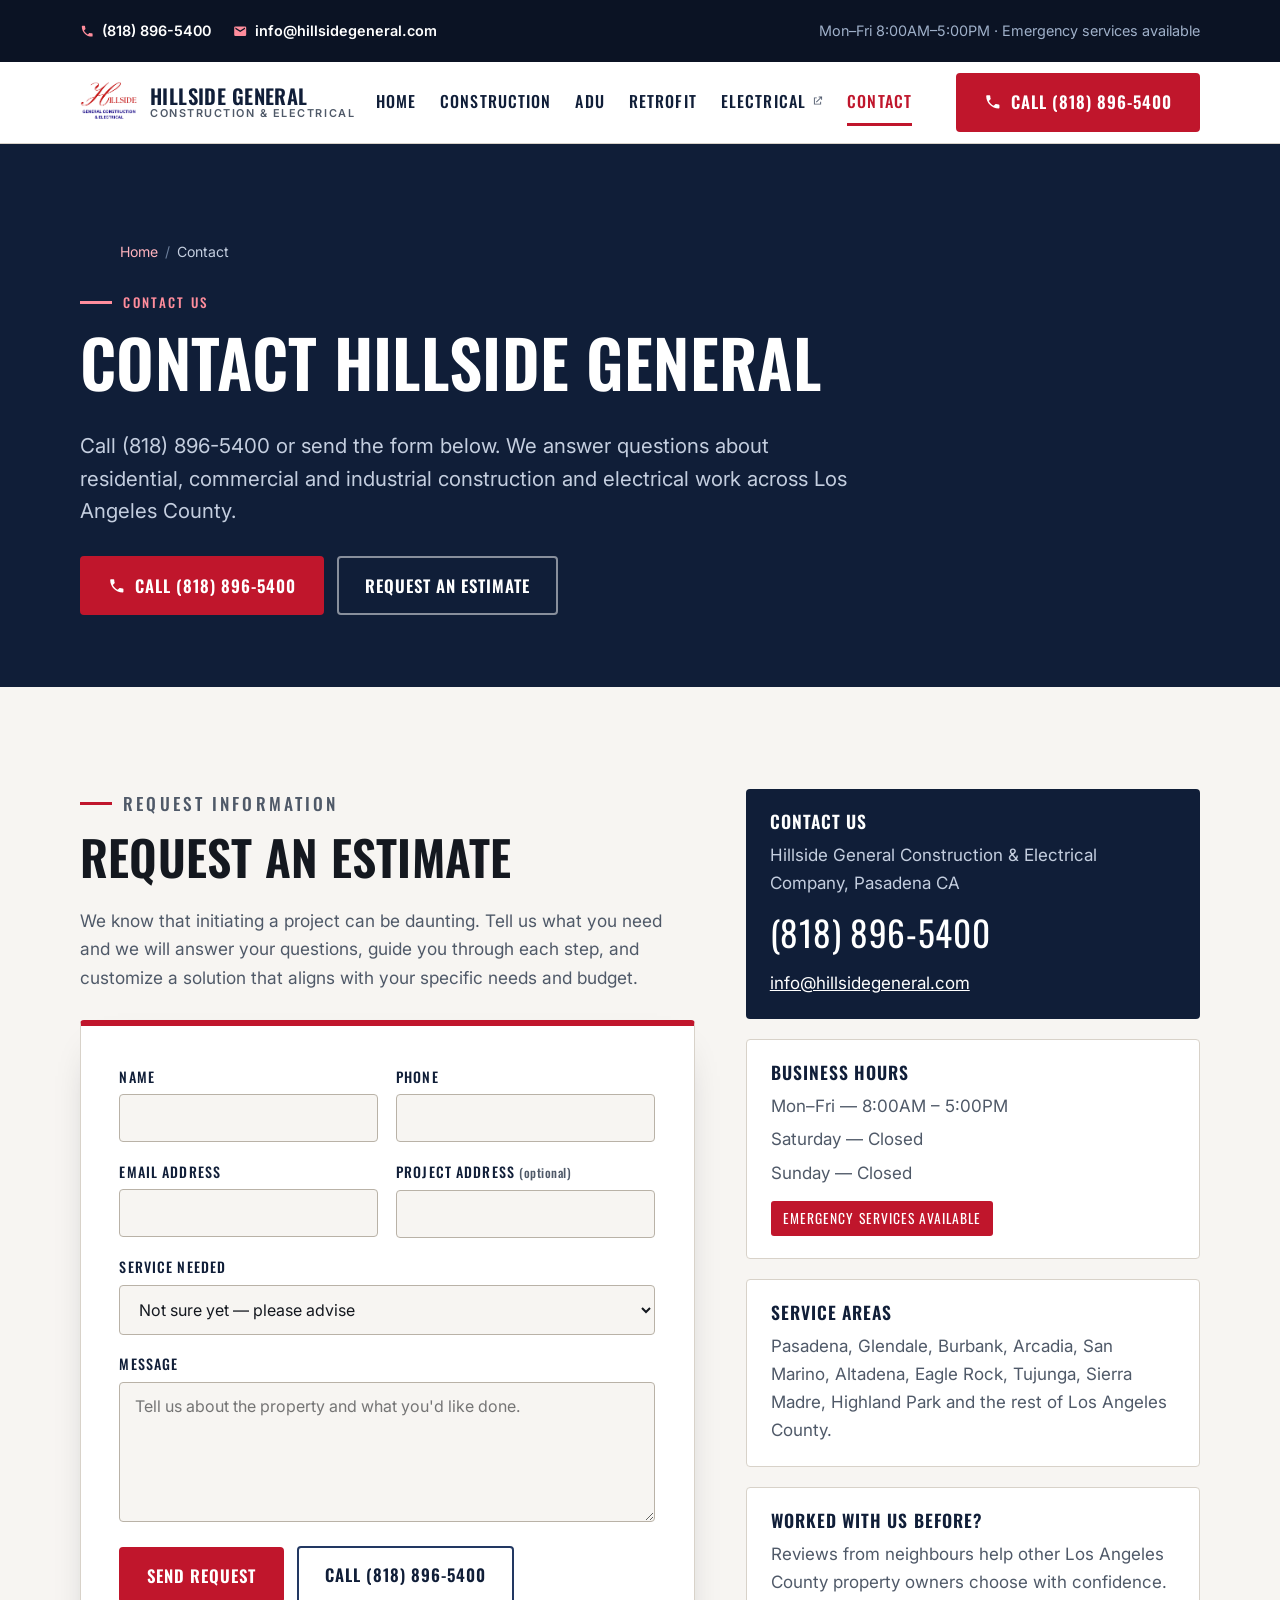
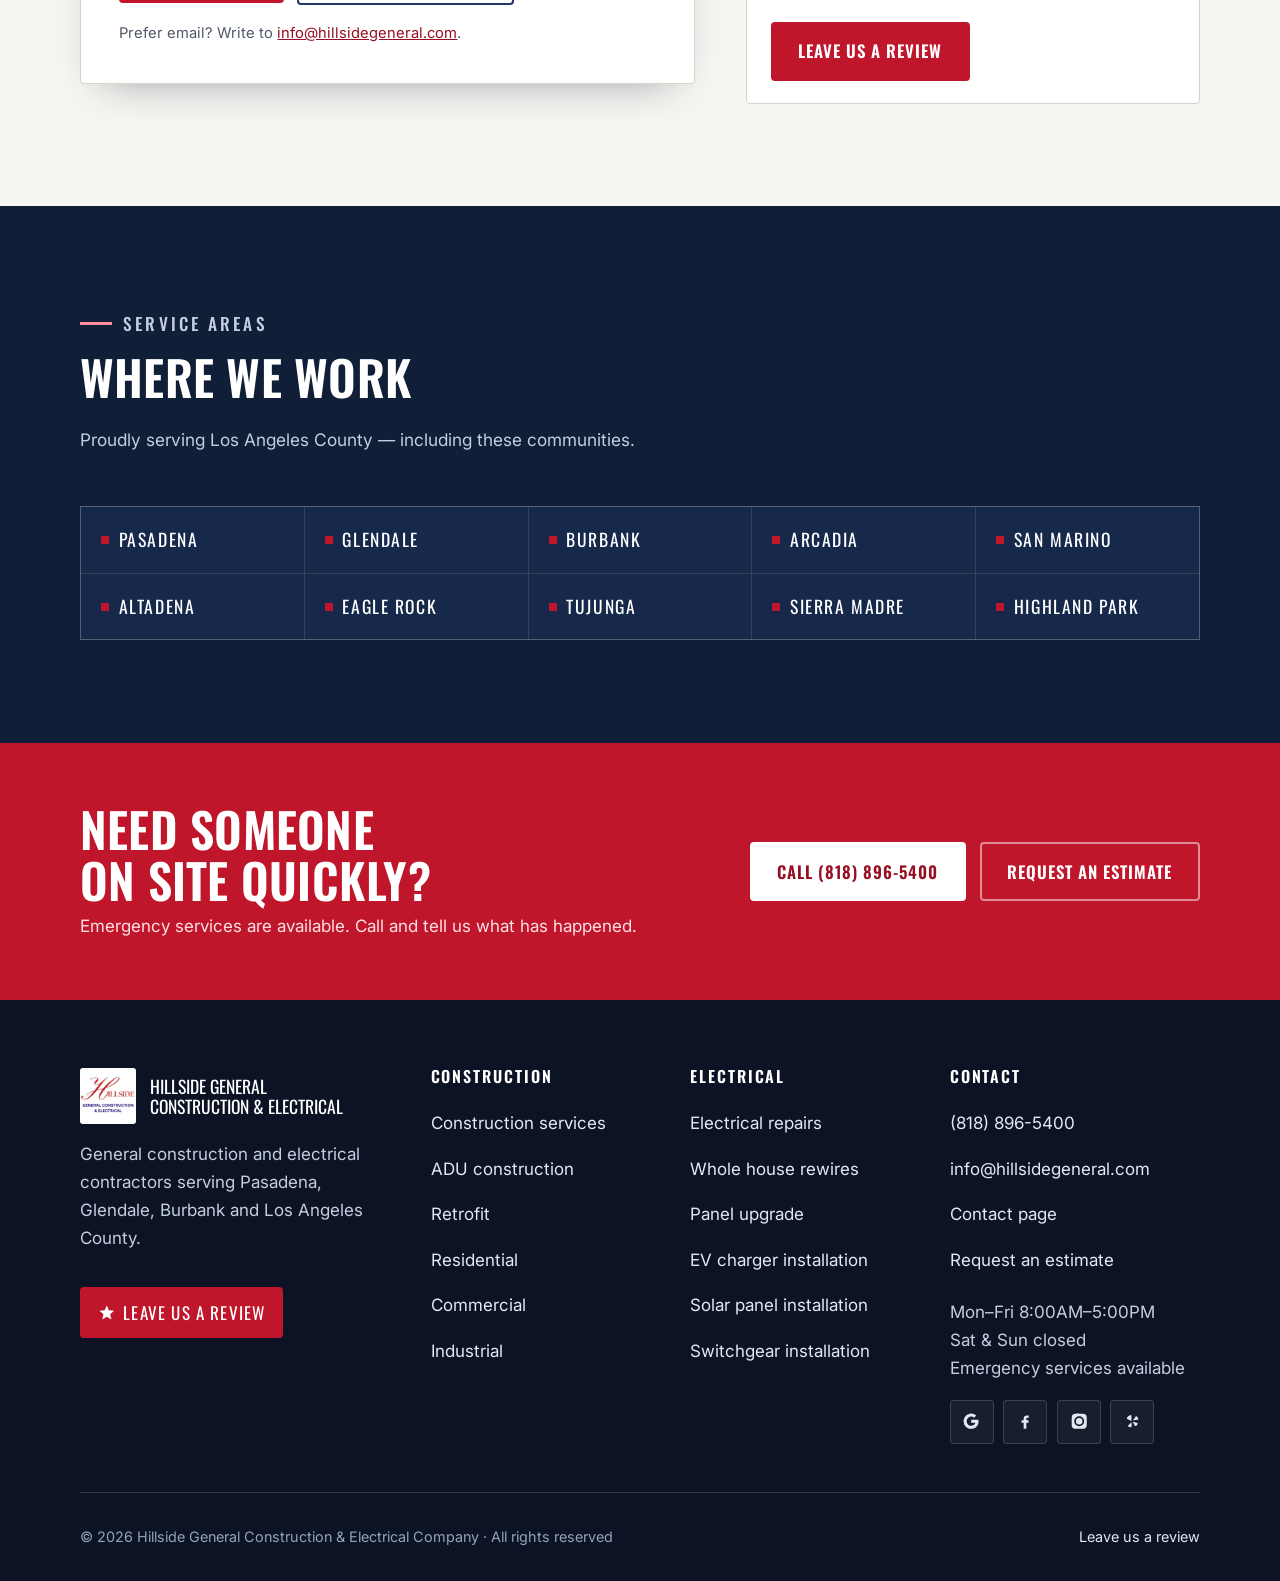
==== contact/index.html @ c7a177dd "feat: website redesign" ====
<!DOCTYPE html>
<html lang="en">
<head>
<meta charset="utf-8">
<meta name="viewport" content="width=device-width, initial-scale=1">
<title>Contact Hillside General Construction &amp; Electrical | Pasadena, CA</title>
<meta name="description" content="Contact Hillside General Construction &amp; Electrical Company in Pasadena, CA. Call (818) 896-5400, email info@hillsidegeneral.com, or request an estimate online. Mon–Fri 8AM–5PM, emergency services available.">
<meta name="theme-color" content="#0b1324">
<link rel="canonical" href="/contact/">
<link rel="icon" href="/favicon.svg" type="image/svg+xml">
<link rel="apple-touch-icon" href="/images/source/07-hillside-general-logo-150x150-png.webp">
<meta property="og:type" content="website">
<meta property="og:title" content="Contact Hillside General Construction &amp; Electrical | Pasadena, CA">
<meta property="og:description" content="Contact Hillside General Construction &amp; Electrical Company in Pasadena, CA. Call (818) 896-5400, email info@hillsidegeneral.com, or request an estimate online. Mon–Fri 8AM–5PM, emergency services available.">
<meta property="og:image" content="/images/source/01-construction-33-jpg.webp">
<meta property="og:url" content="/contact/">
<meta name="twitter:card" content="summary_large_image">
<link rel="preconnect" href="https://fonts.googleapis.com">
<link rel="preconnect" href="https://fonts.gstatic.com" crossorigin>
<link href="https://fonts.googleapis.com/css2?family=Inter:wght@400;500;600;700&family=Oswald:wght@400;500;600;700&display=swap" rel="stylesheet">
<link rel="stylesheet" href="/assets/css/styles.css">
</head>
<body>
<a class="skip-link" href="#main">Skip to main content</a>

<div class="utility">
  <div class="wrap">
    <ul class="utility-list">
      <li>
        <svg viewBox="0 0 24 24" aria-hidden="true"><path d="M6.6 10.8c1.4 2.8 3.8 5.1 6.6 6.6l2.2-2.2c.3-.3.7-.4 1-.2 1.2.4 2.4.6 3.6.6.6 0 1 .4 1 1V20c0 .6-.4 1-1 1-9.4 0-17-7.6-17-17 0-.6.4-1 1-1h3.5c.6 0 1 .4 1 1 0 1.3.2 2.5.6 3.6.1.4 0 .7-.2 1l-2.3 2.2z"/></svg>
        <a href="tel:+18188965400">(818) 896-5400</a>
      </li>
      <li>
        <svg viewBox="0 0 24 24" aria-hidden="true"><path d="M20 4H4a2 2 0 0 0-2 2v12a2 2 0 0 0 2 2h16a2 2 0 0 0 2-2V6a2 2 0 0 0-2-2zm0 4.2-8 5-8-5V6l8 5 8-5v2.2z"/></svg>
        <a href="mailto:info@hillsidegeneral.com">info@hillsidegeneral.com</a>
      </li>
    </ul>
    <p class="utility-note">Mon–Fri 8:00AM–5:00PM &middot; Emergency services available</p>
  </div>
</div>

<header class="site-header">
  <div class="wrap">
    <a class="brand" href="/">
      <img src="/images/source/00-hillside-general-logo-png.webp" width="1080" height="1080" alt="Hillside General Construction &amp; Electrical Company logo">
      <span class="brand-text">
        <span class="brand-name">Hillside General</span>
        <span class="brand-sub">Construction &amp; Electrical</span>
      </span>
    </a>

    <button class="nav-toggle" type="button" aria-expanded="false" aria-controls="site-nav">
      <svg class="icon-open" viewBox="0 0 24 24" aria-hidden="true"><path d="M3 6h18v2H3zm0 5h18v2H3zm0 5h18v2H3z"/></svg>
      <svg class="icon-close" viewBox="0 0 24 24" aria-hidden="true"><path d="M18.3 5.7 12 12l6.3 6.3-1.4 1.4L10.6 13.4 4.3 19.7 2.9 18.3 9.2 12 2.9 5.7l1.4-1.4L10.6 10.6l6.3-6.3z"/></svg>
      <span>Menu</span>
    </button>

    <nav class="site-nav" id="site-nav" aria-label="Main">
      <ul>
        <li><a href="/">Home</a></li>
        <li><a href="/construction-services-in-pasadena-ca/">Construction</a></li>
        <li><a href="/adu-construction-in-pasadena-ca/">ADU</a></li>
        <li><a href="/retrofit/">Retrofit</a></li>
        <li>
          <a href="https://www.hillsideexpertelectrical.com/" rel="noopener">Electrical
            <svg class="ext-icon" viewBox="0 0 24 24" aria-hidden="true"><path d="M14 3h7v7h-2V6.4l-9.3 9.3-1.4-1.4L17.6 5H14V3zM5 5h5v2H6v11h11v-4h2v6H4V5h1z"/></svg>
          </a>
        </li>
        <li><a href="/contact/" aria-current="page">Contact</a></li>
        <li><a class="nav-call" href="tel:+18188965400">Call (818) 896-5400</a></li>
      </ul>
    </nav>

    <a class="btn btn--primary header-cta" href="tel:+18188965400">
      <svg class="btn-icon" viewBox="0 0 24 24" aria-hidden="true"><path d="M6.6 10.8c1.4 2.8 3.8 5.1 6.6 6.6l2.2-2.2c.3-.3.7-.4 1-.2 1.2.4 2.4.6 3.6.6.6 0 1 .4 1 1V20c0 .6-.4 1-1 1-9.4 0-17-7.6-17-17 0-.6.4-1 1-1h3.5c.6 0 1 .4 1 1 0 1.3.2 2.5.6 3.6.1.4 0 .7-.2 1l-2.3 2.2z"/></svg>
      Call (818) 896-5400
    </a>
  </div>
</header>

<main id="main">

  <section class="page-hero">
    <div class="wrap">
      <ol class="breadcrumbs">
        <li><a href="/">Home</a></li>
        <li aria-current="page">Contact</li>
      </ol>
      <p class="eyebrow">Contact us</p>
      <h1>Contact Hillside General</h1>
      <p class="lead">Call (818) 896-5400 or send the form below. We answer questions about residential, commercial and industrial construction and electrical work across Los Angeles County.</p>
      <div class="btn-row" style="margin-top:1.75rem">
        <a class="btn btn--primary" href="tel:+18188965400"><svg class="btn-icon" viewBox="0 0 24 24" aria-hidden="true"><path d="M6.6 10.8c1.4 2.8 3.8 5.1 6.6 6.6l2.2-2.2c.3-.3.7-.4 1-.2 1.2.4 2.4.6 3.6.6.6 0 1 .4 1 1V20c0 .6-.4 1-1 1-9.4 0-17-7.6-17-17 0-.6.4-1 1-1h3.5c.6 0 1 .4 1 1 0 1.3.2 2.5.6 3.6.1.4 0 .7-.2 1l-2.3 2.2z"/></svg>Call (818) 896-5400</a>
        <a class="btn btn--light" href="#estimate">Request an estimate</a>
      </div>

    </div>
  </section>

  <section class="section" id="estimate">
    <div class="wrap contact-layout">
      <div>
        <div class="section-head" style="margin-bottom:1.75rem">
          <p class="eyebrow">Request information</p>
          <h2>Request an estimate</h2>
          <p>
            We know that initiating a project can be daunting. Tell us what you need and we will answer your
            questions, guide you through each step, and customize a solution that aligns with your specific
            needs and budget.
          </p>
        </div>

        <form class="form-card" data-leadr method="POST" action="https://vision.leadrai.com/api/forms/bfd133f94f8a2c677a6880f0204d9223">
          <div class="form-status" aria-live="polite">
            <svg viewBox="0 0 24 24" aria-hidden="true"><path d="M12 2a10 10 0 1 0 0 20 10 10 0 0 0 0-20zm-1 15-5-5 1.4-1.4L11 14.2l6.6-6.6L19 9l-8 8z"/></svg>
            <span class="form-status-text"></span>
          </div>

          <input type="hidden" name="_form" value="Contact">
          <input type="hidden" name="_page" value="">
          <input type="text" name="_gotcha" tabindex="-1" autocomplete="off" style="display:none">

          <div class="form-grid">
            <div class="field half">
              <label for="f-name">Name</label>
              <input id="f-name" name="name" type="text" autocomplete="name" required>
            </div>
            <div class="field half">
              <label for="f-phone">Phone</label>
              <input id="f-phone" name="phone" type="tel" autocomplete="tel" required>
            </div>
            <div class="field half">
              <label for="f-email">Email address</label>
              <input id="f-email" name="email" type="email" autocomplete="email" required>
            </div>
            <div class="field half">
              <label for="f-address">Project address <span class="opt">(optional)</span></label>
              <input id="f-address" name="Project address" type="text" autocomplete="street-address">
            </div>
            <div class="field full">
              <label for="f-service">Service needed</label>
              <select id="f-service" name="Service needed">
                <option value="Not sure yet">Not sure yet — please advise</option>
                <option>Home remodeling and renovation</option>
                <option>Home additions</option>
                <option>ADU construction</option>
                <option>Kitchen remodeling</option>
                <option>Bathroom remodeling</option>
                <option>Cabinetry</option>
                <option>Balcony construction</option>
                <option>Balcony inspections & repairs</option>
                <option>Fire rebuild</option>
                <option>Hardscape</option>
                <option>Retrofit services</option>
                <option>Electrical services</option>
                <option>EV charger installation</option>
                <option>Commercial construction</option>
                <option>Industrial construction</option>
              </select>
            </div>
            <div class="field full">
              <label for="f-message">Message</label>
              <textarea id="f-message" name="Message" rows="5" required placeholder="Tell us about the property and what you'd like done."></textarea>
            </div>
          </div>

          <div class="btn-row" style="margin-top:1.5rem">
            <button class="btn btn--primary" type="submit">Send request</button>
            <a class="btn btn--outline" href="tel:+18188965400">Call (818) 896-5400</a>
          </div>
          <p class="form-note">Prefer email? Write to <a href="mailto:info@hillsidegeneral.com">info@hillsidegeneral.com</a>.</p>
        </form>
      </div>

      <div class="contact-details">
        <div class="detail-block">
          <h3>Contact us</h3>
          <p style="margin-bottom:.35rem">Hillside General Construction &amp; Electrical Company, Pasadena CA</p>
          <a class="big-phone" href="tel:+18188965400">(818) 896-5400</a>
          <p style="margin-top:.5rem"><a href="mailto:info@hillsidegeneral.com">info@hillsidegeneral.com</a></p>
        </div>
        <div class="detail-block detail-block--light">
          <h3>Business hours</h3>
          <ul>
            <li>Mon–Fri — 8:00AM – 5:00PM</li>
            <li>Saturday — Closed</li>
            <li>Sunday — Closed</li>
          </ul>
          <span class="emergency-flag">Emergency services available</span>
        </div>
        <div class="detail-block detail-block--light">
          <h3>Service areas</h3>
          <p>Pasadena, Glendale, Burbank, Arcadia, San Marino, Altadena, Eagle Rock, Tujunga, Sierra Madre, Highland Park and the rest of Los Angeles County.</p>
        </div>
        <div class="detail-block detail-block--light">
          <h3>Worked with us before?</h3>
          <p>Reviews from neighbours help other Los Angeles County property owners choose with confidence.</p>
          <a class="btn btn--primary review-link" href="/review" style="margin-top:.5rem">Leave us a review</a>
        </div>
      </div>
    </div>
  </section>

  <section class="section areas on-dark">
    <div class="wrap">
      <div class="section-head reveal">
        <p class="eyebrow">Service areas</p>
        <h2>Where we work</h2>
        <p>Proudly serving Los Angeles County — including these communities.</p>
      </div>
      <ul class="area-grid reveal">
        <li>Pasadena</li>
        <li>Glendale</li>
        <li>Burbank</li>
        <li>Arcadia</li>
        <li>San Marino</li>
        <li>Altadena</li>
        <li>Eagle Rock</li>
        <li>Tujunga</li>
        <li>Sierra Madre</li>
        <li>Highland Park</li>
      </ul>
    </div>
  </section>

  <section class="cta-band" aria-labelledby="cta-end-h">
    <div class="wrap">
      <div>
        <h2 id="cta-end-h">Need someone on site quickly?</h2>
        <p>Emergency services are available. Call and tell us what has happened.</p>
      </div>
      <div class="btn-row">
        <a class="btn btn--primary" href="tel:+18188965400">Call (818) 896-5400</a>
        <a class="btn btn--light" href="#estimate">Request an estimate</a>
      </div>
    </div>
  </section>

</main>

<footer class="site-footer">
  <div class="wrap">
    <div class="footer-grid">
      <div>
        <div class="footer-brand">
          <img src="/images/source/07-hillside-general-logo-150x150-png.webp" width="150" height="150" loading="lazy" decoding="async"
               alt="Hillside General Construction &amp; Electrical, Pasadena California">
          <span>Hillside General<br>Construction &amp; Electrical</span>
        </div>
        <p>General construction and electrical contractors serving Pasadena, Glendale, Burbank and Los Angeles County.</p>
        <a class="footer-review" href="/review">
          <svg viewBox="0 0 24 24" aria-hidden="true" style="width:1.1rem;height:1.1rem;fill:currentColor"><path d="m12 17.3-6.2 3.7 1.6-7L2 9.2l7.1-.6L12 2l2.9 6.6 7.1.6-5.4 4.8 1.6 7z"/></svg>
          Leave us a review
        </a>
      </div>

      <div>
        <h3>Construction</h3>
        <ul>
          <li><a href="/construction-services-in-pasadena-ca/">Construction services</a></li>
          <li><a href="/adu-construction-in-pasadena-ca/">ADU construction</a></li>
          <li><a href="/retrofit/">Retrofit</a></li>
          <li><a href="/#residential">Residential</a></li>
          <li><a href="/#commercial">Commercial</a></li>
          <li><a href="/#industrial">Industrial</a></li>
        </ul>
      </div>

      <div>
        <h3>Electrical</h3>
        <ul>
          <li><a href="https://www.hillsideexpertelectrical.com/electrical-repairs" rel="noopener">Electrical repairs</a></li>
          <li><a href="https://www.hillsideexpertelectrical.com/whole-house-rewires" rel="noopener">Whole house rewires</a></li>
          <li><a href="https://www.hillsideexpertelectrical.com/panel-upgrade" rel="noopener">Panel upgrade</a></li>
          <li><a href="https://www.hillsideexpertelectrical.com/ev-charger-intallation" rel="noopener">EV charger installation</a></li>
          <li><a href="https://www.hillsideexpertelectrical.com/solar-panel-installation" rel="noopener">Solar panel installation</a></li>
          <li><a href="https://www.hillsideexpertelectrical.com/switchgear-installation" rel="noopener">Switchgear installation</a></li>
        </ul>
      </div>

      <div>
        <h3>Contact</h3>
        <ul>
          <li><a href="tel:+18188965400">(818) 896-5400</a></li>
          <li><a href="mailto:info@hillsidegeneral.com">info@hillsidegeneral.com</a></li>
          <li><a href="/contact/">Contact page</a></li>
          <li><a href="/#estimate">Request an estimate</a></li>
        </ul>
        <p style="margin-top:1rem">Mon–Fri 8:00AM–5:00PM<br>Sat &amp; Sun closed<br>Emergency services available</p>
        <div class="social-row">
          <a href="https://www.google.com/search?q=Hillside%C2%A0General%C2%A0Construction%C2%A0&amp;%C2%A0Electrical%C2%A0Company&amp;ludocid=2644140595591288508" rel="noopener" aria-label="Hillside General on Google">
            <svg viewBox="0 0 24 24" aria-hidden="true"><path d="M21.6 12.2c0-.7-.1-1.4-.2-2H12v3.9h5.4a4.6 4.6 0 0 1-2 3v2.5h3.2c1.9-1.7 3-4.3 3-7.4z"/><path d="M12 22c2.7 0 5-.9 6.6-2.4l-3.2-2.5c-.9.6-2 1-3.4 1-2.6 0-4.8-1.8-5.6-4.1H3.1v2.6A10 10 0 0 0 12 22z"/><path d="M6.4 14c-.2-.6-.3-1.3-.3-2s.1-1.4.3-2V7.4H3.1a10 10 0 0 0 0 9.2L6.4 14z"/><path d="M12 5.9c1.5 0 2.8.5 3.8 1.5l2.8-2.8A10 10 0 0 0 3.1 7.4L6.4 10c.8-2.3 3-4.1 5.6-4.1z"/></svg>
          </a>
          <a href="https://www.facebook.com/HillsideExpertElectrical/" rel="noopener" aria-label="Hillside on Facebook">
            <svg viewBox="0 0 24 24" aria-hidden="true"><path d="M13.5 22v-8h2.7l.4-3.1h-3.1V8.9c0-.9.2-1.5 1.5-1.5h1.7V4.6c-.3 0-1.3-.1-2.5-.1-2.5 0-4.2 1.5-4.2 4.3v2.1H7.3V14h2.7v8h3.5z"/></svg>
          </a>
          <a href="https://www.instagram.com/hillsideexpertelectrical/" rel="noopener" aria-label="Hillside on Instagram">
            <svg viewBox="0 0 24 24" aria-hidden="true"><path d="M12 2.2c3.2 0 3.6 0 4.9.1 1.2.1 1.8.3 2.2.4.6.2 1 .5 1.4.9.4.4.7.8.9 1.4.2.4.3 1 .4 2.2.1 1.3.1 1.7.1 4.9s0 3.6-.1 4.9c-.1 1.2-.3 1.8-.4 2.2-.2.6-.5 1-.9 1.4-.4.4-.8.7-1.4.9-.4.2-1 .3-2.2.4-1.3.1-1.7.1-4.9.1s-3.6 0-4.9-.1c-1.2-.1-1.8-.3-2.2-.4-.6-.2-1-.5-1.4-.9-.4-.4-.7-.8-.9-1.4-.2-.4-.3-1-.4-2.2C2.2 15.6 2.2 15.2 2.2 12s0-3.6.1-4.9c.1-1.2.3-1.8.4-2.2.2-.6.5-1 .9-1.4.4-.4.8-.7 1.4-.9.4-.2 1-.3 2.2-.4 1.3-.1 1.7-.1 4.8-.1zm0 3.3A6.5 6.5 0 1 0 18.5 12 6.5 6.5 0 0 0 12 5.5zm0 10.7A4.2 4.2 0 1 1 16.2 12 4.2 4.2 0 0 1 12 16.2zm6.8-10.9a1.5 1.5 0 1 1-1.5-1.5 1.5 1.5 0 0 1 1.5 1.5z"/></svg>
          </a>
          <a href="https://www.yelp.com/biz/hillside-general-construction-and-electrical-pasadena-3" rel="noopener" aria-label="Hillside on Yelp">
            <svg viewBox="0 0 24 24" aria-hidden="true"><path d="M11 3.3v8.4L5.6 9.2c-.6-.3-.8-1-.4-1.6a8.9 8.9 0 0 1 4.6-3.6c.6-.2 1.2.2 1.2.9zM11 13.4l-4.2 4.1c-.5.5-.4 1.2.2 1.5a8.8 8.8 0 0 0 3.1 1c.6.1 1.1-.4 1.1-1v-5.1c0-.6-.5-.9-.9-.5zm2.4-.7 5.2 1.7c.6.2.9.9.5 1.4a8.8 8.8 0 0 1-2 2.4c-.5.4-1.2.2-1.5-.3l-2.6-4.3c-.3-.6.2-1.1.8-.9zm.1-2.1 3-4.6c.3-.5 1-.6 1.5-.2.9.8 1.6 1.8 2 2.9.2.6-.2 1.2-.8 1.3l-5.3.9c-.6.1-1-.5-.7-1z"/></svg>
          </a>
        </div>
      </div>
    </div>

    <div class="footer-bottom">
      <p>&copy; <span data-year>2026</span> Hillside General Construction &amp; Electrical Company · All rights reserved</p>
      <p><a href="/review">Leave us a review</a></p>
    </div>
  </div>
</footer>

<div class="call-bar">
  <a class="primary" href="tel:+18188965400">
    <svg viewBox="0 0 24 24" aria-hidden="true"><path d="M6.6 10.8c1.4 2.8 3.8 5.1 6.6 6.6l2.2-2.2c.3-.3.7-.4 1-.2 1.2.4 2.4.6 3.6.6.6 0 1 .4 1 1V20c0 .6-.4 1-1 1-9.4 0-17-7.6-17-17 0-.6.4-1 1-1h3.5c.6 0 1 .4 1 1 0 1.3.2 2.5.6 3.6.1.4 0 .7-.2 1l-2.3 2.2z"/></svg>
    Call (818) 896-5400
  </a>
  <a href="#estimate">
    <svg viewBox="0 0 24 24" aria-hidden="true"><path d="M20 4H4a2 2 0 0 0-2 2v12a2 2 0 0 0 2 2h16a2 2 0 0 0 2-2V6a2 2 0 0 0-2-2zm0 4.2-8 5-8-5V6l8 5 8-5v2.2z"/></svg>
    Get an estimate
  </a>
</div>

<script src="/assets/js/main.js" defer></script>
</body>
</html>
---- assets/css/styles.css ----
/* ==========================================================================
   Hillside General Construction & Electrical Company
   Design system: industrial navy + brand red, condensed display type
   ========================================================================== */

/* ---------- Tokens ---------- */
:root {
  --navy-900: #0b1324;
  --navy-800: #101e38;
  --navy-700: #17294b;
  --navy-600: #223862;
  --paper:    #f7f5f2;
  --paper-2:  #efebe5;
  --paper-3:  #e2ddd5;
  --ink:      #14181f;
  --muted:    #4f5968;
  --muted-on-dark: #c4cedf;
  --accent:   #c0162c;
  --accent-dark: #960f22;
  --accent-soft: #fbeaec;
  --line:     #d8d2c9;
  --line-dark: rgba(255, 255, 255, .16);

  --display: "Oswald", "Arial Narrow", "Helvetica Neue", Arial, sans-serif;
  --body: "Inter", -apple-system, BlinkMacSystemFont, "Segoe UI", Roboto, Helvetica, Arial, sans-serif;

  --maxw: 1200px;
  --gutter: clamp(1.15rem, 4vw, 2.5rem);
  --section: clamp(3.5rem, 8vw, 6.75rem);
  --radius: 4px;
  --shadow: 0 18px 40px -24px rgba(11, 19, 36, .45);
}

/* ---------- Reset ---------- */
*, *::before, *::after { box-sizing: border-box; }

html { -webkit-text-size-adjust: 100%; scroll-behavior: smooth; }

body {
  margin: 0;
  background: var(--paper);
  color: var(--ink);
  font-family: var(--body);
  font-size: 1.0625rem;
  line-height: 1.65;
  overflow-x: hidden;
  -webkit-font-smoothing: antialiased;
}

img { max-width: 100%; height: auto; display: block; }

h1, h2, h3, h4 {
  font-family: var(--display);
  font-weight: 600;
  line-height: 1.07;
  letter-spacing: .005em;
  margin: 0 0 .5em;
  text-wrap: balance;
}

h1 { font-size: clamp(2.3rem, 6.2vw, 4.1rem); text-transform: uppercase; }
h2 { font-size: clamp(1.85rem, 4.4vw, 3rem); text-transform: uppercase; }
h3 { font-size: clamp(1.25rem, 2.3vw, 1.6rem); }
h4 { font-size: 1.1rem; }

p { margin: 0 0 1.1rem; }
p:last-child { margin-bottom: 0; }

a { color: var(--accent-dark); }
a:hover { color: var(--accent); }

ul { margin: 0; padding: 0; }

:focus-visible {
  outline: 3px solid var(--accent);
  outline-offset: 3px;
  border-radius: 2px;
}
.on-dark :focus-visible, .site-footer :focus-visible, .utility :focus-visible {
  outline-color: #ffd34d;
}

/* ---------- Layout helpers ---------- */
.wrap {
  width: 100%;
  max-width: var(--maxw);
  margin-inline: auto;
  padding-inline: var(--gutter);
}
.wrap--narrow { max-width: 860px; }

.section { padding-block: var(--section); }
.section--tight { padding-block: clamp(2.5rem, 5vw, 4rem); }

.on-dark { background: var(--navy-800); color: #fff; }
.on-dark h1, .on-dark h2, .on-dark h3, .on-dark h4 { color: #fff; }
.on-dark p { color: var(--muted-on-dark); }

.skip-link {
  position: absolute;
  left: -9999px;
  top: 0;
  z-index: 200;
  background: var(--accent);
  color: #fff;
  padding: .85rem 1.25rem;
  font-weight: 600;
}
.skip-link:focus { left: 0; color: #fff; }

/* ---------- Eyebrow + section heads ---------- */
.eyebrow {
  font-family: var(--display);
  font-weight: 500;
  text-transform: uppercase;
  letter-spacing: .18em;
  font-size: .82rem;
  color: var(--accent);
  margin: 0 0 .85rem;
  display: flex;
  align-items: center;
  gap: .7rem;
}
.eyebrow::before {
  content: "";
  width: 2rem;
  height: 3px;
  background: var(--accent);
  flex: none;
}
.on-dark .eyebrow,
.hero .eyebrow,
.page-hero .eyebrow,
.cta-band .eyebrow,
.detail-block .eyebrow { color: #ff8d9c; }
.on-dark .eyebrow::before,
.hero .eyebrow::before,
.page-hero .eyebrow::before,
.cta-band .eyebrow::before,
.detail-block .eyebrow::before { background: #ff8d9c; }

.section-head { max-width: 62ch; margin-bottom: clamp(2rem, 4vw, 3.25rem); }
.section-head p { font-size: 1.08rem; color: var(--muted); }
.on-dark .section-head p { color: var(--muted-on-dark); }

.lead { font-size: clamp(1.08rem, 1.6vw, 1.3rem); line-height: 1.6; color: var(--muted); }
.on-dark .lead { color: #e4eaf4; }

/* ---------- Buttons ---------- */
.btn {
  display: inline-flex;
  align-items: center;
  justify-content: center;
  gap: .6rem;
  min-height: 52px;
  padding: .85rem 1.6rem;
  font-family: var(--display);
  font-size: 1.05rem;
  font-weight: 600;
  letter-spacing: .06em;
  text-transform: uppercase;
  text-decoration: none;
  border: 2px solid transparent;
  border-radius: var(--radius);
  cursor: pointer;
  transition: background-color .18s ease, color .18s ease, transform .18s ease, border-color .18s ease;
}
.btn:active { transform: translateY(1px); }

.btn--primary { background: var(--accent); color: #fff; border-color: var(--accent); }
.btn--primary:hover { background: var(--accent-dark); border-color: var(--accent-dark); color: #fff; }

.btn--outline { background: transparent; color: var(--navy-800); border-color: var(--navy-600); }
.btn--outline:hover { background: var(--navy-800); color: #fff; border-color: var(--navy-800); }

.btn--light { background: transparent; color: #fff; border-color: rgba(255,255,255,.5); }
.btn--light:hover { background: #fff; color: var(--navy-900); border-color: #fff; }

.btn--block { width: 100%; }

.btn-row {
  display: flex;
  flex-wrap: wrap;
  gap: .85rem;
  align-items: center;
}

.btn-icon { width: 1.05em; height: 1.05em; fill: currentColor; flex: none; }

/* ---------- Utility bar ---------- */
.utility {
  background: var(--navy-900);
  color: #dbe3ef;
  font-size: .9rem;
}
.utility .wrap {
  display: flex;
  flex-wrap: wrap;
  gap: .4rem 1.5rem;
  align-items: center;
  justify-content: space-between;
  padding-block: .55rem;
}
.utility a { color: #fff; text-decoration: none; font-weight: 600; }
.utility a:hover { color: #ffb3bd; text-decoration: underline; }
.utility-list {
  display: flex;
  flex-wrap: wrap;
  gap: .3rem 1.4rem;
  list-style: none;
  align-items: center;
}
.utility-list li { display: flex; align-items: center; gap: .45rem; }
.utility-list li a { display: inline-flex; align-items: center; min-height: 44px; }
.utility svg { width: 1em; height: 1em; fill: #ff8d9c; flex: none; }
.utility-note { color: #9fb0c9; margin: 0; }

/* Keep the top strip to a single compact row on small screens: the email address
   and opening hours are repeated in the contact section and the footer. */
@media (max-width: 719px) {
  .utility .wrap { justify-content: flex-start; padding-block: 0; }
  .utility-list li:nth-child(2) { display: none; }
  .utility-note { display: none; }
}

/* ---------- Header ---------- */
.site-header {
  position: sticky;
  top: 0;
  z-index: 100;
  background: #fff;
  border-bottom: 1px solid var(--line);
}
.site-header .wrap {
  display: flex;
  align-items: center;
  gap: 1rem;
  justify-content: space-between;
  padding-block: .7rem;
}
.brand {
  display: flex;
  align-items: center;
  gap: .75rem;
  text-decoration: none;
  color: var(--navy-800);
  min-height: 44px;
}
.brand img { width: 52px; height: 52px; border-radius: 3px; }
.brand-text { display: flex; flex-direction: column; line-height: 1.1; }
.brand-name {
  font-family: var(--display);
  font-size: 1.12rem;
  font-weight: 600;
  text-transform: uppercase;
  letter-spacing: .02em;
}
.brand-sub {
  font-size: .68rem;
  letter-spacing: .14em;
  text-transform: uppercase;
  color: var(--muted);
  font-weight: 600;
}

.nav-toggle {
  display: inline-flex;
  align-items: center;
  gap: .5rem;
  min-height: 46px;
  padding: .5rem .85rem;
  background: var(--navy-800);
  color: #fff;
  border: 0;
  border-radius: var(--radius);
  font-family: var(--display);
  font-size: .95rem;
  letter-spacing: .08em;
  text-transform: uppercase;
  cursor: pointer;
}
.nav-toggle svg { width: 1.1rem; height: 1.1rem; fill: currentColor; }
.nav-toggle .icon-close { display: none; }
.nav-toggle[aria-expanded="true"] .icon-open { display: none; }
.nav-toggle[aria-expanded="true"] .icon-close { display: block; }

.site-nav ul {
  list-style: none;
  display: flex;
  gap: 1.5rem;
  align-items: center;
}
.site-nav a {
  font-family: var(--display);
  font-size: 1rem;
  font-weight: 500;
  letter-spacing: .07em;
  text-transform: uppercase;
  color: var(--navy-800);
  text-decoration: none;
  padding: .55rem 0;
  display: inline-flex;
  align-items: center;
  gap: .35rem;
  border-bottom: 3px solid transparent;
  min-height: 44px;
}
.site-nav a:hover { color: var(--accent); border-bottom-color: var(--accent); }
.site-nav a[aria-current="page"] { color: var(--accent); border-bottom-color: var(--accent); }
.site-nav .ext-icon { width: .72em; height: .72em; fill: currentColor; opacity: .7; }

.header-cta { display: none; }

@media (max-width: 1023px) {
  .site-nav {
    display: none;
    position: absolute;
    left: 0;
    right: 0;
    top: 100%;
    background: #fff;
    border-bottom: 3px solid var(--accent);
    box-shadow: var(--shadow);
    padding: .5rem var(--gutter) 1.5rem;
  }
  .site-nav.is-open { display: block; }
  .site-nav ul { flex-direction: column; align-items: stretch; gap: 0; }
  .site-nav li + li { border-top: 1px solid var(--line); }
  .site-nav a {
    padding: .95rem 0;
    border-bottom: 0;
    font-size: 1.15rem;
  }
  .site-nav .nav-call {
    margin-top: 1rem;
    justify-content: center;
    background: var(--accent);
    color: #fff;
    border-radius: var(--radius);
  }
  .site-nav .nav-call:hover { background: var(--accent-dark); color: #fff; }
}

@media (min-width: 1024px) {
  .nav-toggle { display: none; }
  .header-cta { display: inline-flex; }
  .brand img { width: 58px; height: 58px; }
  .brand-name { font-size: 1.28rem; }
  .site-nav .nav-call { display: none; }
}

/* ---------- Hero ---------- */
.hero {
  position: relative;
  background: var(--navy-900);
  color: #fff;
  isolation: isolate;
  overflow: hidden;
}
.hero-media {
  position: absolute;
  inset: 0;
  z-index: -2;
}
.hero-media img {
  width: 100%;
  height: 100%;
  object-fit: cover;
  object-position: 62% 50%;
}
.hero::after {
  content: "";
  position: absolute;
  inset: 0;
  z-index: -1;
  background:
    linear-gradient(104deg, rgba(8, 15, 29, .95) 0%, rgba(8, 15, 29, .9) 42%, rgba(10, 18, 34, .62) 70%, rgba(10, 18, 34, .45) 100%);
}
.hero .wrap {
  padding-block: clamp(2.25rem, 7vw, 7rem);
  position: relative;
}
.hero-inner { max-width: 44rem; }
.hero h1 { margin-bottom: .55rem; }
.hero h1 .accent { color: #ff8d9c; display: block; }
.hero-areas {
  font-family: var(--display);
  font-size: clamp(1rem, 1.9vw, 1.25rem);
  letter-spacing: .14em;
  text-transform: uppercase;
  color: #ffd7dc;
  margin-bottom: 1.1rem;
}
.hero-lead { font-size: clamp(1.05rem, 1.7vw, 1.22rem); color: #e4eaf4; max-width: 46ch; }
.hero .btn-row { margin-top: 1.9rem; }

.hero-quote {
  margin: 2.25rem 0 0;
  padding-left: 1.1rem;
  border-left: 4px solid var(--accent);
  font-size: 1rem;
  font-style: italic;
  color: #cfd9e8;
  max-width: 44ch;
}

.trust-bar { background: var(--navy-700); border-top: 1px solid var(--line-dark); }
.trust-bar ul {
  list-style: none;
  display: grid;
  grid-template-columns: 1fr;
  gap: .65rem 2rem;
  padding-block: 1.15rem;
}
.trust-bar li {
  display: flex;
  align-items: center;
  gap: .6rem;
  color: #e7edf7;
  font-size: .97rem;
  font-weight: 500;
}
.trust-bar svg { width: 1.15rem; height: 1.15rem; fill: #ff8d9c; flex: none; }
@media (min-width: 640px) { .trust-bar ul { grid-template-columns: 1fr 1fr; } }
@media (min-width: 1000px) { .trust-bar ul { grid-template-columns: repeat(4, 1fr); } }

/* ---------- Intro / split ---------- */
.split {
  display: grid;
  gap: clamp(1.75rem, 4vw, 3.5rem);
  align-items: center;
}
@media (min-width: 900px) {
  .split { grid-template-columns: 1.05fr .95fr; }
  .split--reverse .split-media { order: -1; }
}
.split-media img { width: 100%; border-radius: var(--radius); }
.split-media { position: relative; }

.stat-card {
  background: var(--accent);
  color: #fff;
  padding: 1.4rem 1.5rem;
  border-radius: var(--radius);
  max-width: 20rem;
}
.stat-card .stat-num {
  font-family: var(--display);
  font-size: 2.6rem;
  line-height: 1;
  display: block;
}

/* ---------- Rebate band ---------- */
.rebate { background: var(--paper-2); border-block: 1px solid var(--line); }
.rebate .split { align-items: center; }
.rebate-figure {
  background: #fff;
  padding: .75rem;
  border: 1px solid var(--line);
  border-radius: var(--radius);
  box-shadow: var(--shadow);
  max-width: 420px;
  margin-inline: auto;
}
.rebate-figure img { border-radius: 2px; }
.rebate h2 { color: var(--navy-800); }
.price-flag {
  display: inline-block;
  background: var(--navy-800);
  color: #fff;
  font-family: var(--display);
  letter-spacing: .1em;
  text-transform: uppercase;
  padding: .4rem .85rem;
  border-radius: 3px;
  font-size: .9rem;
  margin-bottom: 1rem;
}

/* ---------- Residential services (feature + stagger) ---------- */
.feature-service {
  display: grid;
  gap: 1.25rem;
  background: var(--navy-800);
  color: #fff;
  padding: clamp(1.5rem, 3.5vw, 2.6rem);
  border-radius: var(--radius);
  border-left: 6px solid var(--accent);
  margin-bottom: clamp(1.5rem, 3vw, 2.5rem);
}
.feature-service h3 { font-size: clamp(1.5rem, 3vw, 2.1rem); text-transform: uppercase; }
.feature-service p { color: var(--muted-on-dark); margin: 0; }
@media (min-width: 860px) {
  .feature-service { grid-template-columns: minmax(0, 1fr) minmax(0, 1.15fr); align-items: center; gap: 2.5rem; }
}

.service-list { list-style: none; display: grid; gap: 1px; background: var(--line); border: 1px solid var(--line); border-radius: var(--radius); overflow: hidden; }
@media (min-width: 760px) { .service-list { grid-template-columns: 1fr 1fr; } }
.service-list li { background: #fff; padding: clamp(1.25rem, 2.5vw, 1.9rem); transition: background .2s ease; }
.service-list li:hover { background: var(--accent-soft); }
.service-list h3 {
  display: flex;
  gap: .7rem;
  align-items: baseline;
  margin-bottom: .45rem;
  color: var(--navy-800);
  text-transform: uppercase;
  font-size: 1.18rem;
  letter-spacing: .02em;
}
.service-list .num {
  font-family: var(--display);
  color: var(--accent);
  font-size: .95rem;
  letter-spacing: .1em;
  flex: none;
}
.service-list p { color: var(--muted); font-size: 1rem; margin: 0; }

/* ---------- Commercial (rows) ---------- */
.row-list { list-style: none; border-top: 2px solid var(--navy-800); }
.row-list li {
  border-bottom: 1px solid var(--line);
  display: grid;
  gap: .35rem 2rem;
  padding-block: clamp(1.3rem, 2.6vw, 1.9rem);
}
@media (min-width: 820px) {
  .row-list li { grid-template-columns: 3.5rem minmax(0, 18rem) minmax(0, 1fr); align-items: start; }
}
.row-list .num {
  font-family: var(--display);
  font-size: 1.1rem;
  color: var(--accent);
  letter-spacing: .08em;
}
.row-list h3 { margin: 0; color: var(--navy-800); text-transform: uppercase; font-size: 1.2rem; }
.row-list p { margin: 0; color: var(--muted); }

/* ---------- Industrial (dark cards over image) ---------- */
.industrial { position: relative; isolation: isolate; background: var(--navy-900); }
.industrial-media { position: absolute; inset: 0; z-index: -2; }
.industrial-media img { width: 100%; height: 100%; object-fit: cover; }
.industrial::after {
  content: "";
  position: absolute;
  inset: 0;
  z-index: -1;
  background: linear-gradient(180deg, rgba(8,15,29,.93), rgba(8,15,29,.97));
}
.grid-cards { display: grid; gap: 1px; background: var(--line-dark); border: 1px solid var(--line-dark); }
@media (min-width: 680px) { .grid-cards { grid-template-columns: 1fr 1fr; } }
@media (min-width: 1000px) { .grid-cards { grid-template-columns: repeat(3, 1fr); } }
.grid-cards > div { background: rgba(10, 18, 34, .78); padding: clamp(1.3rem, 2.5vw, 1.9rem); }
.grid-cards h3 { color: #fff; font-size: 1.14rem; text-transform: uppercase; margin-bottom: .45rem; }
.grid-cards p { color: var(--muted-on-dark); font-size: 1rem; margin: 0; }

/* ---------- CTA band ---------- */
.cta-band { background: var(--accent); color: #fff; }
.cta-band .wrap {
  display: grid;
  gap: 1.5rem;
  align-items: center;
  padding-block: clamp(2.5rem, 5vw, 3.75rem);
}
@media (min-width: 900px) { .cta-band .wrap { grid-template-columns: 1fr auto; } }
.cta-band h2 { margin-bottom: .4rem; color: #fff; }
.cta-band p { color: #ffe0e4; margin: 0; max-width: 56ch; }
.cta-band .btn--primary { background: #fff; color: var(--accent-dark); border-color: #fff; }
.cta-band .btn--primary:hover { background: var(--navy-900); color: #fff; border-color: var(--navy-900); }

/* ---------- Owner note ---------- */
.owner { background: var(--paper-2); }
.owner-card {
  background: #fff;
  border: 1px solid var(--line);
  border-top: 6px solid var(--accent);
  border-radius: var(--radius);
  padding: clamp(1.6rem, 4vw, 3rem);
  box-shadow: var(--shadow);
}
.owner-card blockquote { margin: 0; font-size: clamp(1.05rem, 1.7vw, 1.22rem); color: var(--ink); line-height: 1.62; }
.owner-sign {
  margin-top: 1.6rem;
  padding-top: 1.2rem;
  border-top: 1px solid var(--line);
  display: flex;
  flex-wrap: wrap;
  gap: .25rem 1rem;
  align-items: baseline;
}
.owner-sign strong { font-family: var(--display); font-size: 1.3rem; text-transform: uppercase; color: var(--navy-800); letter-spacing: .03em; }
.owner-sign span { color: var(--muted); font-size: .95rem; }

/* ---------- Reviews ---------- */
.reviews-head {
  display: grid;
  gap: 1.25rem;
  align-items: end;
  margin-bottom: clamp(1.75rem, 3.5vw, 2.75rem);
}
@media (min-width: 880px) { .reviews-head { grid-template-columns: 1fr auto; } }
.stars-img { width: 136px; height: 23px; }

.review-grid { display: grid; gap: 1.25rem; }
@media (min-width: 720px) { .review-grid { grid-template-columns: 1fr 1fr; } }
@media (min-width: 1060px) { .review-grid { grid-template-columns: repeat(3, 1fr); } }
.review {
  background: #fff;
  border: 1px solid var(--line);
  border-radius: var(--radius);
  padding: 1.5rem;
  display: flex;
  flex-direction: column;
  gap: .9rem;
}
.review blockquote { margin: 0; color: var(--ink); font-size: 1rem; line-height: 1.6; }
.review figcaption {
  margin-top: auto;
  font-family: var(--display);
  text-transform: uppercase;
  letter-spacing: .06em;
  color: var(--navy-800);
  font-size: 1.02rem;
}
.review .quote-mark {
  font-family: var(--display);
  font-size: 2.4rem;
  line-height: .6;
  color: var(--accent);
}
.review--wide { grid-column: 1 / -1; }
@media (min-width: 1060px) { .review--wide { grid-column: span 2; } }

.review-cta {
  margin-top: 1.75rem;
  display: flex;
  flex-wrap: wrap;
  gap: .9rem 1.5rem;
  align-items: center;
  justify-content: space-between;
  background: var(--navy-800);
  color: #fff;
  border-radius: var(--radius);
  padding: 1.25rem 1.5rem;
}
.review-cta p { margin: 0; color: var(--muted-on-dark); }
.review-cta strong { color: #fff; font-family: var(--display); text-transform: uppercase; letter-spacing: .05em; font-size: 1.2rem; display: block; }

.review-link {
  display: inline-flex;
  align-items: center;
  gap: .5rem;
  min-height: 44px;
}

/* ---------- Service areas ---------- */
.areas { background: var(--navy-800); }
.area-grid { list-style: none; display: grid; gap: 1px; background: var(--line-dark); border: 1px solid var(--line-dark); }
@media (min-width: 520px) { .area-grid { grid-template-columns: 1fr 1fr; } }
@media (min-width: 860px) { .area-grid { grid-template-columns: repeat(5, 1fr); } }
.area-grid li {
  background: var(--navy-700);
  padding: 1.15rem 1.25rem;
  font-family: var(--display);
  font-size: 1.1rem;
  letter-spacing: .09em;
  text-transform: uppercase;
  color: #fff;
  display: flex;
  align-items: center;
  gap: .6rem;
}
.area-grid li::before { content: ""; width: 8px; height: 8px; background: var(--accent); flex: none; }

/* ---------- More from us ---------- */
.link-cards { display: grid; gap: 1.25rem; }
@media (min-width: 620px) { .link-cards { grid-template-columns: 1fr 1fr; } }
@media (min-width: 1000px) { .link-cards { grid-template-columns: repeat(4, 1fr); } }
.link-card {
  background: #fff;
  border: 1px solid var(--line);
  border-bottom: 4px solid var(--navy-800);
  border-radius: var(--radius);
  padding: 1.5rem;
  display: flex;
  flex-direction: column;
  gap: .6rem;
  text-decoration: none;
  color: inherit;
  transition: border-color .2s ease, transform .2s ease;
}
.link-card:hover { border-bottom-color: var(--accent); transform: translateY(-3px); color: inherit; }
.link-card h3 { color: var(--navy-800); text-transform: uppercase; font-size: 1.12rem; margin: 0; }
.link-card p { color: var(--muted); font-size: .98rem; margin: 0; }
.link-card .go {
  margin-top: auto;
  padding-top: .6rem;
  font-family: var(--display);
  text-transform: uppercase;
  letter-spacing: .08em;
  color: var(--accent-dark);
  font-size: .92rem;
  display: inline-flex;
  align-items: center;
  gap: .4rem;
}
.link-card svg { width: .85em; height: .85em; fill: currentColor; }

/* ---------- Forms ---------- */
.contact-layout { display: grid; gap: clamp(2rem, 4vw, 3.25rem); }
@media (min-width: 940px) { .contact-layout { grid-template-columns: 1.15fr .85fr; } }

.form-card {
  background: #fff;
  border: 1px solid var(--line);
  border-top: 6px solid var(--accent);
  border-radius: var(--radius);
  padding: clamp(1.4rem, 3.5vw, 2.4rem);
  box-shadow: var(--shadow);
}
.form-grid { display: grid; gap: 1.1rem; }
@media (min-width: 620px) { .form-grid .half { grid-column: span 1; } .form-grid { grid-template-columns: 1fr 1fr; } .form-grid .full { grid-column: 1 / -1; } }

.field { display: flex; flex-direction: column; gap: .4rem; }
.field label {
  font-family: var(--display);
  text-transform: uppercase;
  letter-spacing: .08em;
  font-size: .88rem;
  color: var(--navy-800);
  font-weight: 500;
}
.field .opt { color: var(--muted); letter-spacing: .04em; text-transform: none; font-size: .78rem; }
.field input,
.field select,
.field textarea {
  font-family: var(--body);
  font-size: 1rem;
  color: var(--ink);
  background: var(--paper);
  border: 1px solid #b9b2a7;
  border-radius: var(--radius);
  padding: .8rem .9rem;
  min-height: 48px;
  width: 100%;
}
.field textarea { min-height: 140px; resize: vertical; }
.field input:focus, .field select:focus, .field textarea:focus {
  outline: 3px solid var(--accent);
  outline-offset: 1px;
  background: #fff;
}
.form-note { font-size: .92rem; color: var(--muted); margin: 1rem 0 0; }

.form-status {
  display: none;
  gap: .75rem;
  align-items: flex-start;
  background: #e8f4ea;
  border: 1px solid #6ea97c;
  border-left: 5px solid #2f7d45;
  color: #1c4d2a;
  padding: 1rem 1.15rem;
  border-radius: var(--radius);
  margin-bottom: 1.25rem;
  font-weight: 500;
}
.form-status.is-visible { display: flex; }
.form-status.is-error { background: #fdecee; border-color: #c0162c; border-left-color: var(--accent); color: #7d0d1c; }
.form-status svg { width: 1.3rem; height: 1.3rem; flex: none; fill: currentColor; margin-top: .15rem; }

/* ---------- Contact details ---------- */
.contact-details { display: grid; gap: 1.25rem; align-content: start; }
.detail-block {
  background: var(--navy-800);
  color: #fff;
  border-radius: var(--radius);
  padding: 1.4rem 1.5rem;
}
.detail-block h3 { color: #fff; text-transform: uppercase; font-size: 1.1rem; margin-bottom: .65rem; letter-spacing: .06em; }
.detail-block a { color: #fff; }
.detail-block p, .detail-block li { color: var(--muted-on-dark); }
.detail-block ul { list-style: none; display: grid; gap: .35rem; }
.detail-block .big-phone {
  font-family: var(--display);
  font-size: clamp(1.7rem, 3.4vw, 2.2rem);
  color: #fff;
  text-decoration: none;
  letter-spacing: .02em;
  display: inline-block;
}
.detail-block .big-phone:hover { color: #ff8d9c; }
.detail-block--light { background: #fff; border: 1px solid var(--line); color: var(--ink); }
.detail-block--light h3 { color: var(--navy-800); }
.detail-block--light p, .detail-block--light li { color: var(--muted); }
.detail-block--light a { color: var(--accent-dark); }
.detail-block a.btn--primary,
.detail-block--light a.btn--primary { color: #fff; }
.detail-block a.btn--primary:hover,
.detail-block--light a.btn--primary:hover { color: #fff; }
.emergency-flag {
  display: inline-flex;
  align-items: center;
  gap: .5rem;
  margin-top: .85rem;
  background: var(--accent);
  color: #fff;
  font-family: var(--display);
  text-transform: uppercase;
  letter-spacing: .08em;
  font-size: .85rem;
  padding: .4rem .75rem;
  border-radius: 3px;
}

/* ---------- Newsletter ---------- */
.newsletter { background: var(--paper-2); border-top: 1px solid var(--line); }
.newsletter-inner { display: grid; gap: 1.5rem; align-items: center; }
@media (min-width: 900px) { .newsletter-inner { grid-template-columns: 1fr 1fr; } }
.newsletter h2 { margin-bottom: .4rem; }
.newsletter p { color: var(--muted); margin: 0; }
.newsletter-form { display: grid; gap: .75rem; }
@media (min-width: 560px) { .newsletter-form .inline { display: grid; grid-template-columns: 1fr auto; gap: .75rem; align-items: end; } }

/* ---------- Footer ---------- */
.site-footer { background: var(--navy-900); color: #c4cedf; padding-block: clamp(2.75rem, 6vw, 4.25rem) 0; }
.footer-grid { display: grid; gap: 2rem; }
@media (min-width: 760px) { .footer-grid { grid-template-columns: 1.3fr 1fr 1fr; } }
@media (min-width: 1040px) { .footer-grid { grid-template-columns: 1.4fr 1fr 1fr 1.1fr; } }
.site-footer h3 {
  color: #fff;
  font-size: 1rem;
  text-transform: uppercase;
  letter-spacing: .12em;
  margin-bottom: 1rem;
}
.site-footer a { color: #e3e9f3; text-decoration: none; }
.site-footer a:hover { color: #ff8d9c; text-decoration: underline; }
.site-footer ul { list-style: none; display: grid; gap: .1rem; }
.site-footer li a { display: inline-flex; align-items: center; gap: .4rem; min-height: 44px; }
.footer-brand { display: flex; gap: .85rem; align-items: center; margin-bottom: 1rem; }
.footer-brand img { width: 56px; height: 56px; border-radius: 3px; }
.footer-brand span {
  font-family: var(--display);
  color: #fff;
  text-transform: uppercase;
  font-size: 1.1rem;
  line-height: 1.15;
}
.footer-review {
  display: inline-flex;
  align-items: center;
  gap: .5rem;
  margin-top: 1.1rem;
  background: var(--accent);
  color: #fff !important;
  font-family: var(--display);
  text-transform: uppercase;
  letter-spacing: .07em;
  padding: .7rem 1.1rem;
  min-height: 44px;
  border-radius: var(--radius);
  text-decoration: none !important;
}
.footer-review:hover { background: #fff; color: var(--accent-dark) !important; }
.social-row { display: flex; flex-wrap: wrap; gap: .6rem; margin-top: 1rem; }
.social-row a {
  width: 44px; height: 44px;
  display: inline-flex; align-items: center; justify-content: center;
  border: 1px solid var(--line-dark);
  border-radius: var(--radius);
  background: rgba(255,255,255,.05);
}
.social-row svg { width: 1.15rem; height: 1.15rem; fill: #e3e9f3; }
.social-row a:hover { background: var(--accent); border-color: var(--accent); }
.social-row a:hover svg { fill: #fff; }
.footer-bottom {
  margin-top: clamp(2rem, 4vw, 3rem);
  border-top: 1px solid var(--line-dark);
  padding-block: 1.4rem;
  font-size: .9rem;
  display: flex;
  flex-wrap: wrap;
  gap: .5rem 1.5rem;
  justify-content: space-between;
  color: #93a3bb;
}
.footer-bottom p { margin: 0; line-height: 44px; }
.footer-bottom a { display: inline-flex; align-items: center; min-height: 44px; }

/* ---------- Mobile sticky call bar ---------- */
.call-bar {
  position: fixed;
  left: 0; right: 0; bottom: 0;
  z-index: 95;
  display: grid;
  grid-template-columns: 1fr 1fr;
  gap: 1px;
  background: var(--navy-900);
  border-top: 2px solid var(--accent);
  box-shadow: 0 -8px 24px -12px rgba(0,0,0,.6);
}
.call-bar a {
  display: flex;
  align-items: center;
  justify-content: center;
  gap: .5rem;
  min-height: 58px;
  font-family: var(--display);
  text-transform: uppercase;
  letter-spacing: .07em;
  font-size: 1.02rem;
  text-decoration: none;
  color: #fff;
  background: var(--navy-800);
}
.call-bar a.primary { background: var(--accent); }
.call-bar svg { width: 1.1rem; height: 1.1rem; fill: currentColor; }
@media (min-width: 1024px) { .call-bar { display: none; } }
@media (max-width: 1023px) { body { padding-bottom: 60px; } }

/* ---------- Page hero (inner pages) ---------- */
.page-hero { background: var(--navy-800); color: #fff; }
.page-hero .wrap { padding-block: clamp(2.5rem, 6vw, 4.5rem); }
.page-hero p { color: var(--muted-on-dark); max-width: 60ch; }
.breadcrumbs { list-style: none; display: flex; flex-wrap: wrap; gap: .4rem; font-size: .88rem; margin-bottom: 1.1rem; }
.breadcrumbs a { color: #ffb3bd; text-decoration: none; display: inline-flex; align-items: center; min-height: 44px; }
.breadcrumbs li { display: flex; align-items: center; }
.breadcrumbs a:hover { text-decoration: underline; color: #fff; }
.breadcrumbs li::after { content: "/"; margin-left: .45rem; color: #6c7f9c; }
.breadcrumbs li:last-child::after { content: ""; }
.breadcrumbs li[aria-current] { color: #c4cedf; }

.prose h2 { margin-top: 2.5rem; }
.prose h2:first-child { margin-top: 0; }
.prose h3 { color: var(--navy-800); margin-top: 1.9rem; }
.prose ul.ticks { list-style: none; display: grid; gap: .7rem; margin: 1.25rem 0; }
.prose ul.ticks li { display: flex; gap: .7rem; align-items: flex-start; }
.prose ul.ticks li::before {
  content: "";
  width: 10px; height: 10px;
  background: var(--accent);
  margin-top: .55rem;
  flex: none;
}

/* ---------- Motion ----------
   Content is always visible (no JS-gated reveal), so the page renders fully for
   crawlers, no-JS visitors and print. Motion is limited to a short entrance on
   the hero and to hover/focus feedback. */
.reveal { opacity: 1; transform: none; }

.hero-inner > * {
  animation: rise .5s ease-out both;
}
.hero-inner > *:nth-child(2) { animation-delay: .05s; }
.hero-inner > *:nth-child(3) { animation-delay: .1s; }
.hero-inner > *:nth-child(4) { animation-delay: .15s; }
.hero-inner > *:nth-child(5) { animation-delay: .2s; }
.hero-inner > *:nth-child(6) { animation-delay: .25s; }

@keyframes rise {
  from { opacity: 0; transform: translateY(14px); }
  to   { opacity: 1; transform: none; }
}

@media (prefers-reduced-motion: reduce) {
  html { scroll-behavior: auto; }
  *, *::before, *::after {
    animation-duration: .001ms !important;
    transition-duration: .001ms !important;
    scroll-behavior: auto !important;
  }
  .reveal { opacity: 1; transform: none; }
}

/* ---------- Print ---------- */
@media print {
  .site-header, .call-bar, .utility, .cta-band, .newsletter { display: none; }
  body { background: #fff; color: #000; }
}
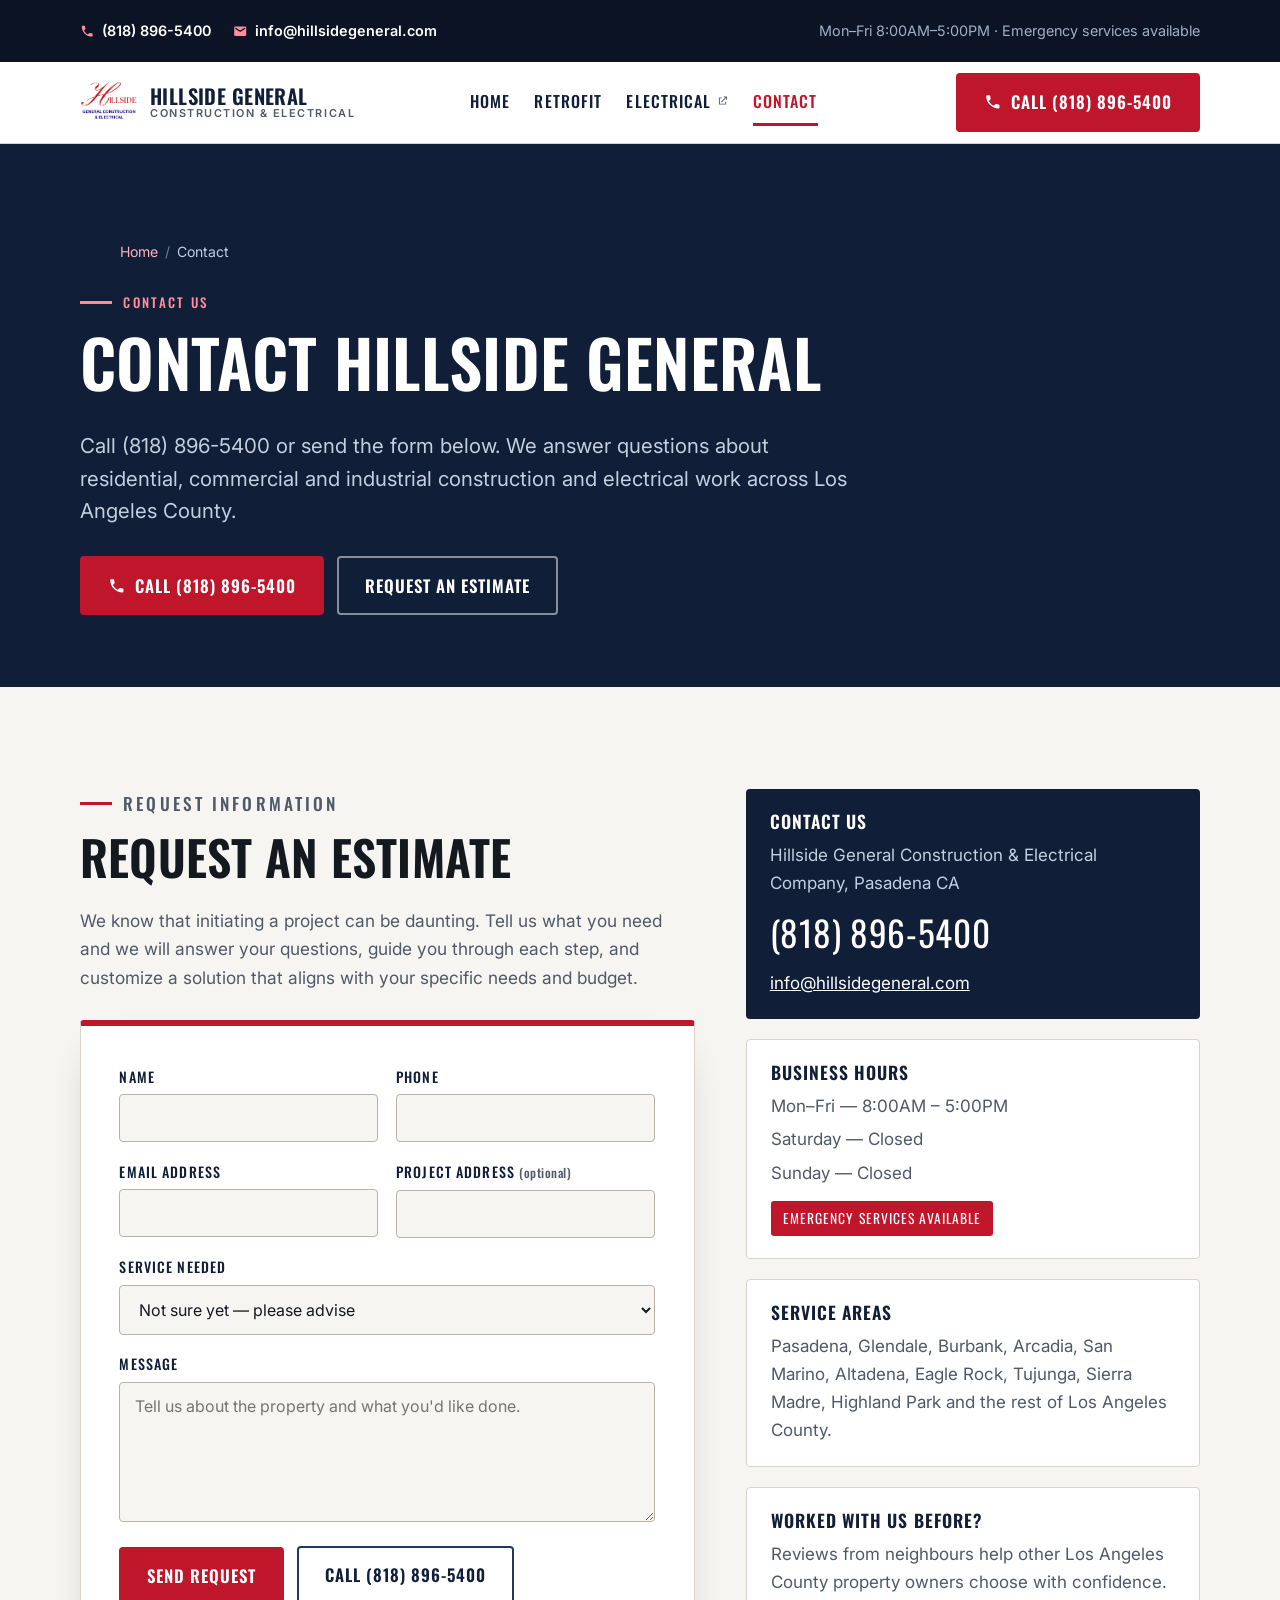
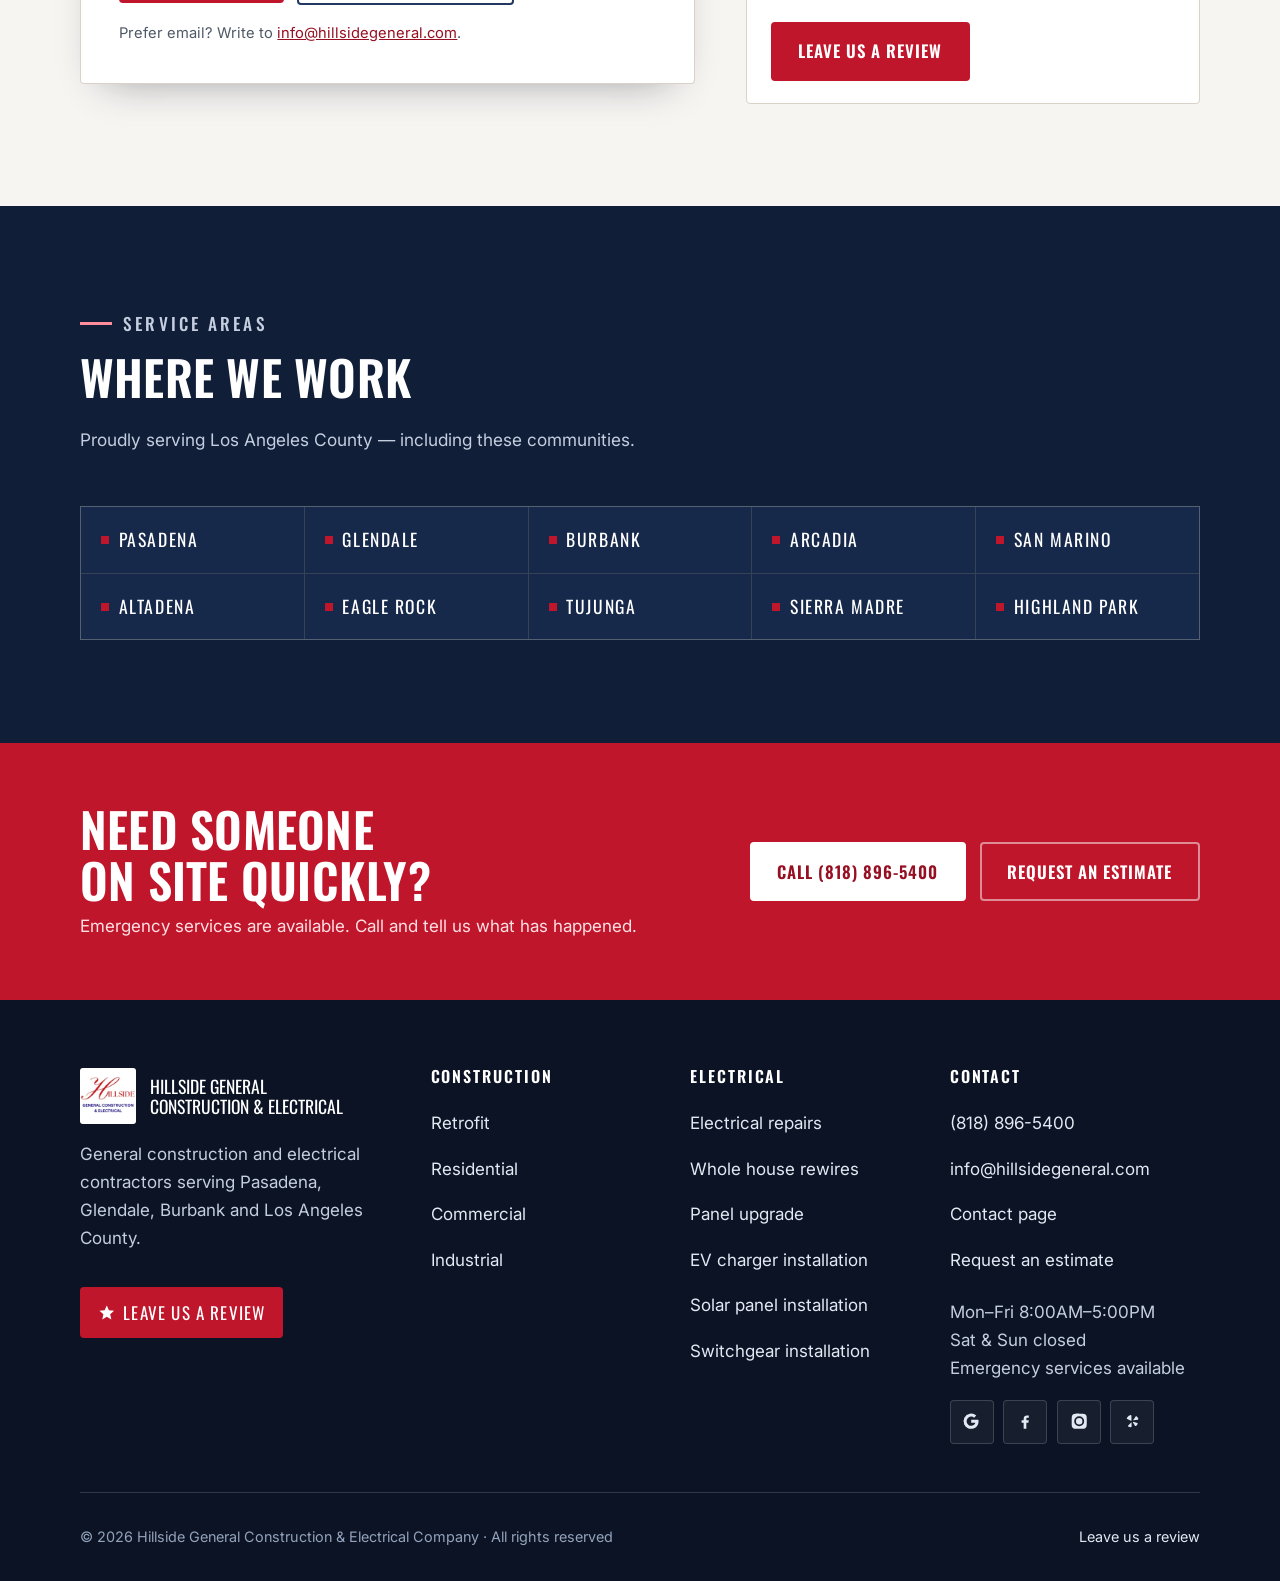
==== commit 8f6867ab: "fix: remove links to separately managed blog pages Co-Authored-By: Claude <noreply@anthropic.com>" ====
--- a/contact/index.html
+++ b/contact/index.html
@@ -58,8 +58,6 @@
     <nav class="site-nav" id="site-nav" aria-label="Main">
       <ul>
         <li><a href="/">Home</a></li>
-        <li><a href="/construction-services-in-pasadena-ca/">Construction</a></li>
-        <li><a href="/adu-construction-in-pasadena-ca/">ADU</a></li>
         <li><a href="/retrofit/">Retrofit</a></li>
         <li>
           <a href="https://www.hillsideexpertelectrical.com/" rel="noopener">Electrical
@@ -257,8 +255,6 @@
       <div>
         <h3>Construction</h3>
         <ul>
-          <li><a href="/construction-services-in-pasadena-ca/">Construction services</a></li>
-          <li><a href="/adu-construction-in-pasadena-ca/">ADU construction</a></li>
           <li><a href="/retrofit/">Retrofit</a></li>
           <li><a href="/#residential">Residential</a></li>
           <li><a href="/#commercial">Commercial</a></li>
